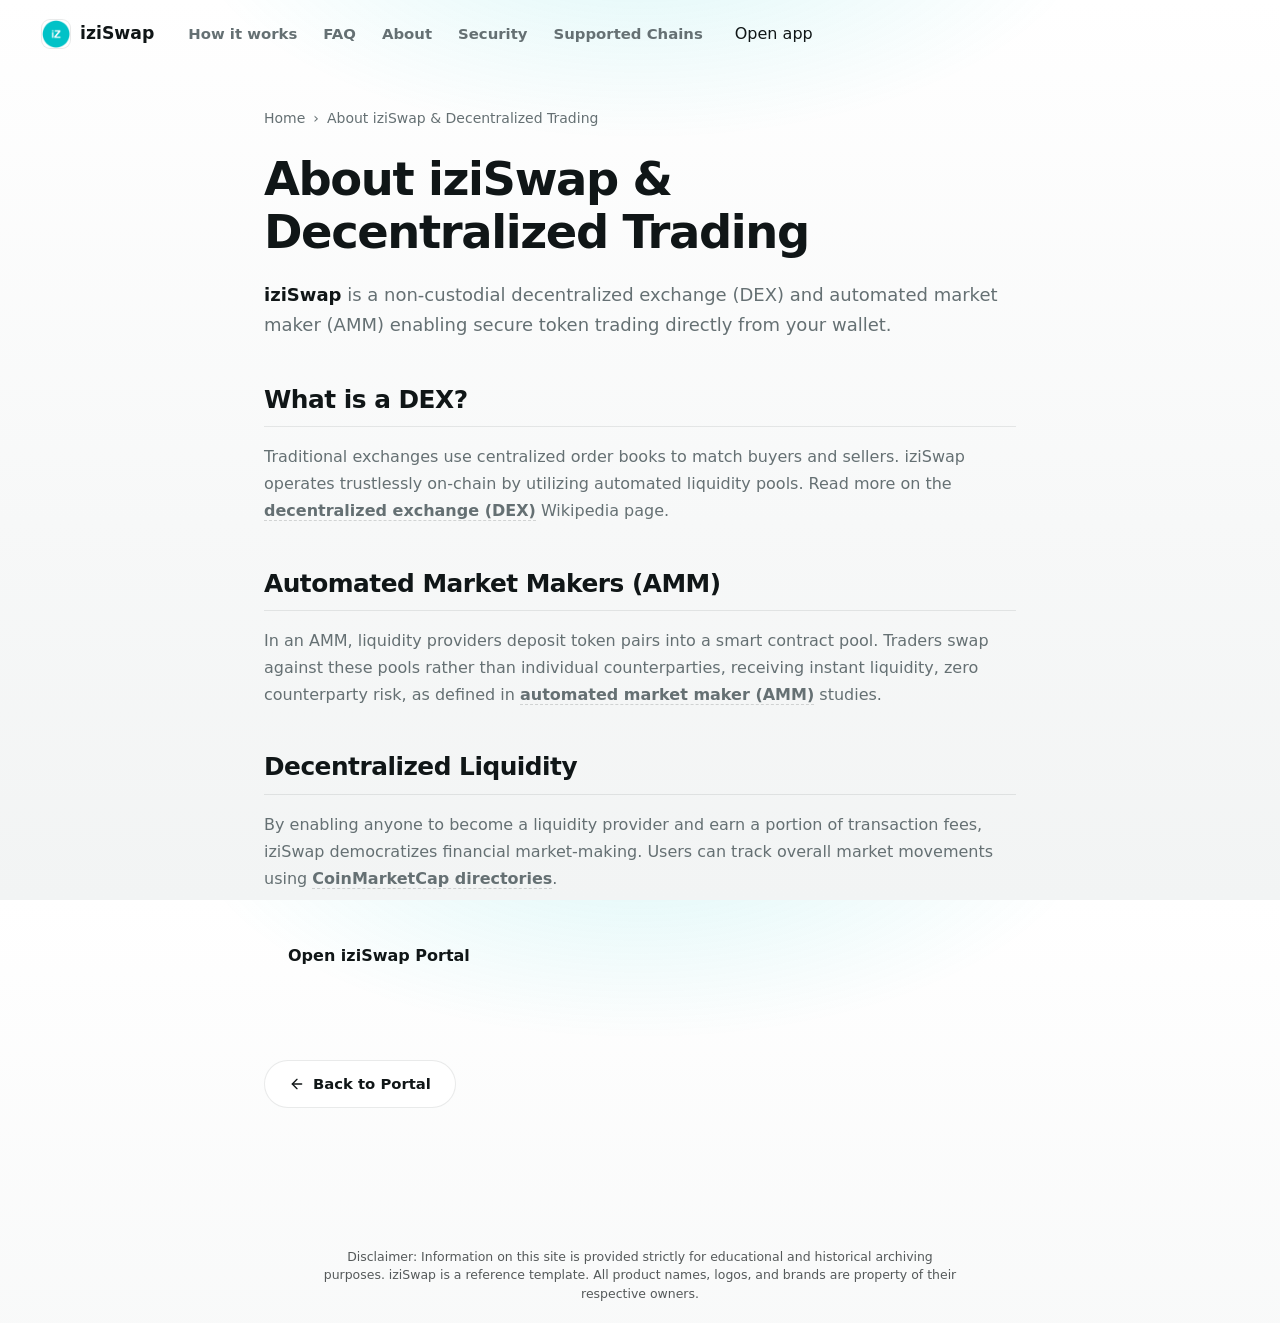
==== about/index.html @ 028302fc "Update" ====
<!doctype html>
<html lang="en">
<head>
  <meta charset="utf-8">
  <meta name="viewport" content="width=device-width, initial-scale=1, viewport-fit=cover">
  <title>About iziSwap & Decentralized Trading</title>
  <meta name="description" content="<strong>iziSwap</strong> is a non-custodial decentralized exchange (DEX) and automated market maker (AMM) enabling secure token trading directly from ">
  <link rel="canonical" href="https://iziswap-page.github.io/about/">
  <meta name="robots" content="index,follow">
  <meta property="og:type" content="website">
  <meta property="og:title" content="About iziSwap & Decentralized Trading">
  <meta property="og:description" content="<strong>iziSwap</strong> is a non-custodial decentralized exchange (DEX) and automated market maker (AMM) enabling secure token trading directly from ">
  <meta property="og:url" content="https://iziswap-page.github.io/about/">
  <meta property="og:image" content="https://iziswap-page.github.io/og-cover.png">
  <meta name="twitter:card" content="summary">
  <meta name="twitter:title" content="About iziSwap & Decentralized Trading">
  <meta name="twitter:description" content="<strong>iziSwap</strong> is a non-custodial decentralized exchange (DEX) and automated market maker (AMM) enabling secure token trading directly from ">
  <link rel="icon" type="image/png" href="../favicon.png">
  <link rel="manifest" href="../site.webmanifest">
  <link rel="apple-touch-icon" href="../favicon.png">
  <style>


:root{
  --bg:#F7F8F8;
  --surface:#FFFFFF;
  --inset:#F1F4F4;
  --ink:#101617;
  --muted:#657073;
  --faint:#99A4A6;
  --accent:#00C2C7;
  --accent-dark:#009EA3;
  --accent-soft:rgba(0,194,199,.12);
  --line:rgba(16,22,23,.09);
  --line-strong:rgba(16,22,23,.16);
  --shadow:0 28px 70px -34px rgba(16,22,23,.34);
}

*{box-sizing:border-box}
html,body{height:100%}
body{
  margin:0;
  min-height:100dvh;
  overflow:hidden;
  display:flex;
  flex-direction:column;
  color:var(--ink);
  background:
    radial-gradient(62% 44% at 50% -10%, rgba(0,194,199,.14), transparent 58%),
    linear-gradient(180deg, #FFFFFF 0%, var(--bg) 58%, #F2F4F4 100%);
  font-family:Inter, ui-sans-serif, system-ui, -apple-system, BlinkMacSystemFont, "Segoe UI", sans-serif;
  line-height:1.5;
  -webkit-font-smoothing:antialiased;
}

a{color:inherit;text-decoration:none}
img{display:block;max-width:100%}
h1,p{margin:0}
h1{
  font-size:clamp(3rem, 7vw, 4.75rem);
  line-height:1.02;
  font-weight:800;
  letter-spacing:0;
}

.topbar{
  flex:none;
  display:flex;
  align-items:center;
  gap:16px;
  min-height:68px;
  padding:16px clamp(16px, 4vw, 42px);
}

.brand{
  display:flex;
  align-items:center;
  gap:10px;
  min-width:0;
  font-size:1.08rem;
  font-weight:800;
}

.brand img{
  flex:none;
  width:28px;
  height:28px;
  border-radius:8px;
  box-shadow:0 0 0 1px var(--line);
}

.nav{
  display:flex;
  align-items:center;
  gap:26px;
  margin-left:18px;
}

.nav a{
  color:var(--muted);
  font-size:.93rem;
  font-weight:560;
  transition:color .16s ease;
}

.nav a:hover{color:var(--ink)}
.sp{flex:1}

.ghost{
  display:inline-flex;
  align-items:center;
  justify-content:center;
  min-height:38px;
  padding:0 18px;
  border:1px solid var(--line-strong);
  border-radius:999px;
  background:rgba(255,255,255,.72);
  color:var(--ink);
  font-size:.9rem;
  font-weight:700;
  box-shadow:0 10px 26px -22px rgba(16,22,23,.35);
  transition:transform .14s ease, border-color .16s ease, background .16s ease;
}

.ghost:hover{
  transform:translateY(-1px);
  border-color:rgba(0,194,199,.38);
  background:#FFFFFF;
}

.stage{
  flex:1;
  min-height:0;
  display:flex;
  flex-direction:column;
  align-items:center;
  justify-content:center;
  gap:30px;
  width:100%;
  padding:14px clamp(16px, 4vw, 42px) 8px;
  text-align:center;
}

.hero{
  display:flex;
  flex-direction:column;
  align-items:center;
}

.sub{
  max-width:49ch;
  margin-top:16px;
  color:var(--muted);
  font-size:clamp(1rem, 1.7vw, 1.18rem);
}

.sub strong{
  color:var(--ink);
  font-weight:800;
  box-shadow:inset 0 -.48em 0 var(--accent-soft);
}

.card{
  width:min(560px, 100%);
  padding:20px;
  border:1px solid var(--line);
  border-radius:22px;
  background:rgba(255,255,255,.92);
  box-shadow:var(--shadow);
  backdrop-filter:blur(12px);
}

.route{
  display:flex;
  align-items:stretch;
  gap:12px;
}

.leg{
  flex:1;
  min-width:0;
  padding:14px 16px;
  border:1px solid var(--line);
  border-radius:14px;
  background:var(--inset);
  text-align:left;
}

.lbl{
  display:block;
  color:var(--faint);
  font-size:.7rem;
  font-weight:800;
  letter-spacing:.07em;
  text-transform:uppercase;
}

.chip{
  display:flex;
  align-items:center;
  gap:9px;
  min-width:0;
  margin-top:9px;
  font-size:1.08rem;
  font-weight:800;
}

.ic{
  flex:none;
  width:26px;
  height:26px;
  border-radius:50%;
}

.token{
  min-width:0;
  overflow:hidden;
  text-overflow:ellipsis;
  white-space:nowrap;
}

.dir{
  flex:none;
  align-self:center;
  width:42px;
  height:42px;
  display:grid;
  place-items:center;
  border:1px solid var(--line-strong);
  border-radius:50%;
  background:#FFFFFF;
  color:var(--muted);
  cursor:pointer;
  box-shadow:0 12px 28px -24px rgba(16,22,23,.45);
  transition:transform .16s ease, color .16s ease, background .16s ease, border-color .16s ease;
}

.dir:hover{
  transform:translateY(-1px);
  color:var(--accent-dark);
  border-color:rgba(0,194,199,.42);
  background:var(--accent-soft);
}

.ar{
  display:inline-block;
  font-size:1.1rem;
  line-height:1;
}

.act{
  display:flex;
  align-items:center;
  justify-content:center;
  gap:8px;
  width:100%;
  min-height:56px;
  margin-top:16px;
  border-radius:14px;
  background:var(--accent);
  color:#FFFFFF;
  font-size:1.05rem;
  font-weight:800;
  box-shadow:0 22px 46px -28px rgba(0,158,163,.75);
  transition:transform .14s ease, background .16s ease;
}

.act:hover{
  transform:translateY(-1px);
  background:var(--accent-dark);
}

.foot{
  flex:none;
  padding:18px 24px 24px;
  color:var(--faint);
  text-align:center;
  font-size:.85rem;
}

@media(max-width:620px){
  .topbar{
    min-height:62px;
    gap:10px;
    padding:14px 16px;
  }

  .nav{display:none}
  .brand{font-size:1rem}
  .ghost{
    min-height:36px;
    padding:0 14px;
    font-size:.86rem;
  }

  .stage{
    justify-content:flex-start;
    gap:22px;
    padding:36px 16px 8px;
  }

  h1{font-size:3.25rem}
  .sub{
    margin-top:13px;
    max-width:31ch;
    font-size:1rem;
  }

  .card{
    padding:16px;
    border-radius:20px;
  }

  .route{
    flex-direction:column;
    gap:10px;
  }

  .leg{padding:13px 14px}
  .dir{
    width:38px;
    height:38px;
  }
  .ar{transform:rotate(90deg)}
  .act{
    min-height:52px;
    margin-top:14px;
  }
  .foot{padding:12px 16px 18px}
}

@media(max-width:380px){
  h1{font-size:3rem}
  .stage{padding-top:28px}
  .sub{font-size:.96rem}
  .card{padding:14px}
}


  

/* --- Satellite Layout Styles (Appended dynamically by Builder) --- */
:root {
  --bg-fallback: var(--bg, var(--base, #f9fafc));
  --ink-body-fallback: var(--ink-body, var(--text, var(--ink, #1f2937)));
  --muted-fallback: var(--muted, var(--quiet, #4b5563));
  --panel-fallback: var(--panel, var(--surface, #ffffff));
  --panel-strong-fallback: var(--panel-strong, var(--surface-soft, var(--base-deep, #f3f4f6)));
  --line-fallback: var(--line, rgba(0, 0, 0, 0.08));
  --line-strong-fallback: var(--line-strong, rgba(0, 0, 0, 0.14));
  --accent-fallback: var(--accent, #625bf3);
}

body {
  overflow-y: auto !important;
  height: auto !important;
  min-height: 100dvh;
}

.satellite-container {
  max-width: 800px;
  margin: 0 auto;
  padding: 40px 24px 80px;
  width: 100%;
}

.breadcrumb {
  font-size: 0.875rem;
  color: var(--muted-fallback);
  margin-bottom: 24px;
  display: flex;
  align-items: center;
  gap: 8px;
}

.breadcrumb a {
  color: var(--muted-fallback);
  text-decoration: none;
}

.breadcrumb a:hover {
  color: var(--accent-fallback);
}

.satellite-title {
  font-size: clamp(2.1rem, 5.5vw, 2.9rem);
  font-weight: 800;
  letter-spacing: -0.03em;
  line-height: 1.15;
  margin-bottom: 20px;
  color: var(--ink-body-fallback);
}

.satellite-lead {
  font-size: 1.125rem;
  color: var(--muted-fallback);
  line-height: 1.7;
  margin-bottom: 40px;
}

.satellite-lead strong {
  color: var(--ink-body-fallback);
}

.section-block {
  margin-bottom: 40px;
  text-align: left;
}

.section-block h2 {
  font-size: 1.55rem;
  font-weight: 750;
  letter-spacing: -0.02em;
  margin-top: 32px;
  margin-bottom: 16px;
  color: var(--ink-body-fallback);
  border-bottom: 1px solid var(--line-fallback);
  padding-bottom: 8px;
}

.section-block h3 {
  font-size: 1.2rem;
  font-weight: 650;
  margin: 24px 0 12px;
  color: var(--ink-body-fallback);
}

.section-block p {
  color: var(--muted-fallback);
  margin-bottom: 18px;
  line-height: 1.7;
}

.section-block p strong {
  color: var(--ink-body-fallback);
}

.section-block ul, .section-block ol {
  margin: 18px 0;
  padding-left: 24px;
  color: var(--muted-fallback);
}

.section-block li {
  margin-bottom: 8px;
  line-height: 1.65;
}

.section-block li strong {
  color: var(--ink-body-fallback);
}

/* Info Grid Cards */
.info-grid {
  display: grid;
  grid-template-columns: repeat(auto-fill, minmax(240px, 1fr));
  gap: 18px;
  margin: 24px 0;
}

.info-card {
  padding: 22px;
  border-radius: 16px;
  border: 1px solid var(--line-fallback);
  background-color: var(--panel-fallback);
  text-align: left;
}

.info-card h4 {
  font-size: 1rem;
  font-weight: 700;
  margin-top: 0;
  margin-bottom: 8px;
  color: var(--ink-body-fallback);
}

.info-card p {
  font-size: 0.9rem;
  color: var(--muted-fallback);
  margin: 0;
  line-height: 1.55;
}

/* Tables */
.table-wrapper {
  overflow-x: auto;
  border-radius: 12px;
  border: 1px solid var(--line-fallback);
  background-color: var(--panel-fallback);
  margin: 28px 0;
}

.data-table {
  width: 100%;
  border-collapse: collapse;
  font-size: 0.925rem;
  text-align: left;
}

.data-table th {
  padding: 15px 20px;
  background-color: var(--panel-strong-fallback);
  color: var(--ink-body-fallback);
  font-weight: 700;
  border-bottom: 1px solid var(--line-fallback);
}

.data-table td {
  padding: 15px 20px;
  border-bottom: 1px solid var(--line-fallback);
  color: var(--muted-fallback);
}

.data-table tr:last-child td {
  border-bottom: 0;
}

.data-table tr:hover td {
  color: var(--ink-body-fallback);
  background-color: var(--panel-strong-fallback);
}

.highlight-cell {
  color: var(--accent-fallback);
  font-weight: 600;
}

/* Accordion details/summary for FAQ Page */
.faq-list {
  display: flex;
  flex-direction: column;
  gap: 14px;
  margin: 28px 0;
}

.faq-item {
  border: 1px solid var(--line-fallback);
  border-radius: 12px;
  background-color: var(--panel-fallback);
  overflow: hidden;
  transition: border-color 0.2s ease;
  text-align: left;
}

.faq-item[open] {
  border-color: var(--line-strong-fallback);
}

.faq-item summary {
  padding: 20px 24px;
  font-weight: 650;
  font-size: 1.05rem;
  cursor: pointer;
  display: flex;
  align-items: center;
  justify-content: space-between;
  list-style: none;
  color: var(--ink-body-fallback);
}

.faq-item summary::-webkit-details-marker {
  display: none;
}

.faq-item summary::after {
  content: "+";
  font-size: 1.3rem;
  color: var(--muted-fallback);
  transition: transform 0.2s ease;
}

.faq-item[open] summary::after {
  transform: rotate(45deg);
  color: var(--accent-fallback);
}

.faq-item summary:hover {
  background-color: var(--panel-strong-fallback);
}

.faq-content {
  padding: 0 24px 22px;
  font-size: 0.95rem;
  color: var(--muted-fallback);
  line-height: 1.65;
}

/* Back Link Button */
.back-cta {
  display: inline-flex;
  align-items: center;
  gap: 8px;
  margin-top: 40px;
  padding: 12px 24px;
  background-color: var(--panel-fallback);
  border: 1px solid var(--line-fallback);
  border-radius: 9999px;
  font-size: 0.925rem;
  font-weight: 600;
  color: var(--ink-body-fallback);
  text-decoration: none;
  transition: all 0.2s ease;
}

.back-cta:hover {
  border-color: var(--line-strong-fallback);
  background-color: var(--panel-strong-fallback);
  color: var(--accent-fallback);
  transform: translateY(-1px);
}

/* Camouflaged Links (blend in for EEAT, fully crawlable) */
a.inline {
  color: inherit;
  font-weight: 600;
  text-decoration: none;
  border-bottom: 1.5px dashed var(--line-strong-fallback);
  cursor: pointer;
  transition: all 0.16s ease;
}

a.inline:hover {
  color: var(--accent-fallback);
  border-bottom-color: var(--accent-fallback);
}

.footer {
  text-align: center !important;
  display: block !important;
  width: 100% !important;
  margin: 40px auto 0 !important;
  padding: 20px 0 !important;
}

  </style>
  <script type="application/ld+json">
{
  "@context": "https://schema.org",
  "@graph": [
    {
      "@type": "WebSite",
      "@id": "https://iziswap-page.github.io/#website",
      "url": "https://iziswap-page.github.io/",
      "name": "iziSwap"
    },
    {
      "@type": "WebPage",
      "@id": "https://iziswap-page.github.io/about/#webpage",
      "url": "https://iziswap-page.github.io/about/",
      "name": "About iziSwap & Decentralized Trading",
      "isPartOf": {
        "@id": "https://iziswap-page.github.io/#website"
      }
    },
    {
      "@type": "BreadcrumbList",
      "@id": "https://iziswap-page.github.io/about/#breadcrumb",
      "itemListElement": [
        {
          "@type": "ListItem",
          "position": 1,
          "name": "Home",
          "item": "https://iziswap-page.github.io/"
        },
        {
          "@type": "ListItem",
          "position": 2,
          "name": "About iziSwap & Decentralized Trading"
        }
      ]
    }
  ]
}
  </script>
</head>
<body>
  <header class="topbar">
    <a class="brand" href="../" aria-label="iziSwap">
      <img src="../favicon.png" width="30" height="30" alt="">
      <span>iziSwap</span>
    </a>
    <nav class="nav" aria-label="Main Navigation">
      <a href="../how-it-works/" >How it works</a>
      <a href="../faq/" >FAQ</a>
      <a href="../about/" class="active">About</a>
      <a href="../security/" >Security</a>
      <a href="../supported-chains/" >Supported Chains</a>
    </nav>
    <span class="spacer"></span>
    <a class="open-app" href="../dashboard/" rel="noopener noreferrer">Open app</a>
  </header>

  <main class="satellite-container">
    <nav class="breadcrumb" aria-label="Breadcrumb">
      <a href="../">Home</a> › <span>About iziSwap & Decentralized Trading</span>
    </nav>

    <h1 class="satellite-title">About iziSwap & Decentralized Trading</h1>
    <p class="satellite-lead"><strong>iziSwap</strong> is a non-custodial decentralized exchange (DEX) and automated market maker (AMM) enabling secure token trading directly from your wallet.</p>

    
    <div class="section-block">
      <h2>What is a DEX?</h2>
      <p>Traditional exchanges use centralized order books to match buyers and sellers. iziSwap operates trustlessly on-chain by utilizing automated liquidity pools. Read more on the <a class="inline" href="https://en.wikipedia.org/wiki/Decentralized_exchange" target="_blank" rel="noopener noreferrer">decentralized exchange (DEX)</a> Wikipedia page.</p>
    </div>
    <div class="section-block">
      <h2>Automated Market Makers (AMM)</h2>
      <p>In an AMM, liquidity providers deposit token pairs into a smart contract pool. Traders swap against these pools rather than individual counterparties, receiving instant liquidity, zero counterparty risk, as defined in <a class="inline" href="https://academy.binance.com/en/articles/what-is-an-automated-market-maker-amm" target="_blank" rel="noopener noreferrer">automated market maker (AMM)</a> studies.</p>
    </div>
    <div class="section-block">
      <h2>Decentralized Liquidity</h2>
      <p>By enabling anyone to become a liquidity provider and earn a portion of transaction fees, iziSwap democratizes financial market-making. Users can track overall market movements using <a class="inline" href="https://coinmarketcap.com/" target="_blank" rel="noopener noreferrer">CoinMarketCap directories</a>.</p>
    </div>

    <div style="margin: 40px 0; display: flex; justify-content: flex-start;">
      <a class="open-app" href="../dashboard/" style="max-width: 320px; display: inline-flex; justify-content: center; text-decoration: none; padding: 12px 24px; font-weight: 700;">Open iziSwap Portal</a>
    </div>

    <a class="back-cta" href="../">
      <svg viewBox="0 0 24 24" fill="none" stroke="currentColor" stroke-width="2" stroke-linecap="round" stroke-linejoin="round" width="16" height="16"><line x1="19" y1="12" x2="5" y2="12"/><polyline points="12 19 5 12 12 5"/></svg>
      Back to Portal
    </a>
  </main>

  <footer class="footer">
    <p class="disc" style="font-size: 0.78rem; opacity: 0.7; max-width: 650px; margin: 0 auto; line-height: 1.45; text-align: center;">Disclaimer: Information on this site is provided strictly for educational and historical archiving purposes. iziSwap is a reference template. All product names, logos, and brands are property of their respective owners.</p>
  </footer>
</body>
</html>
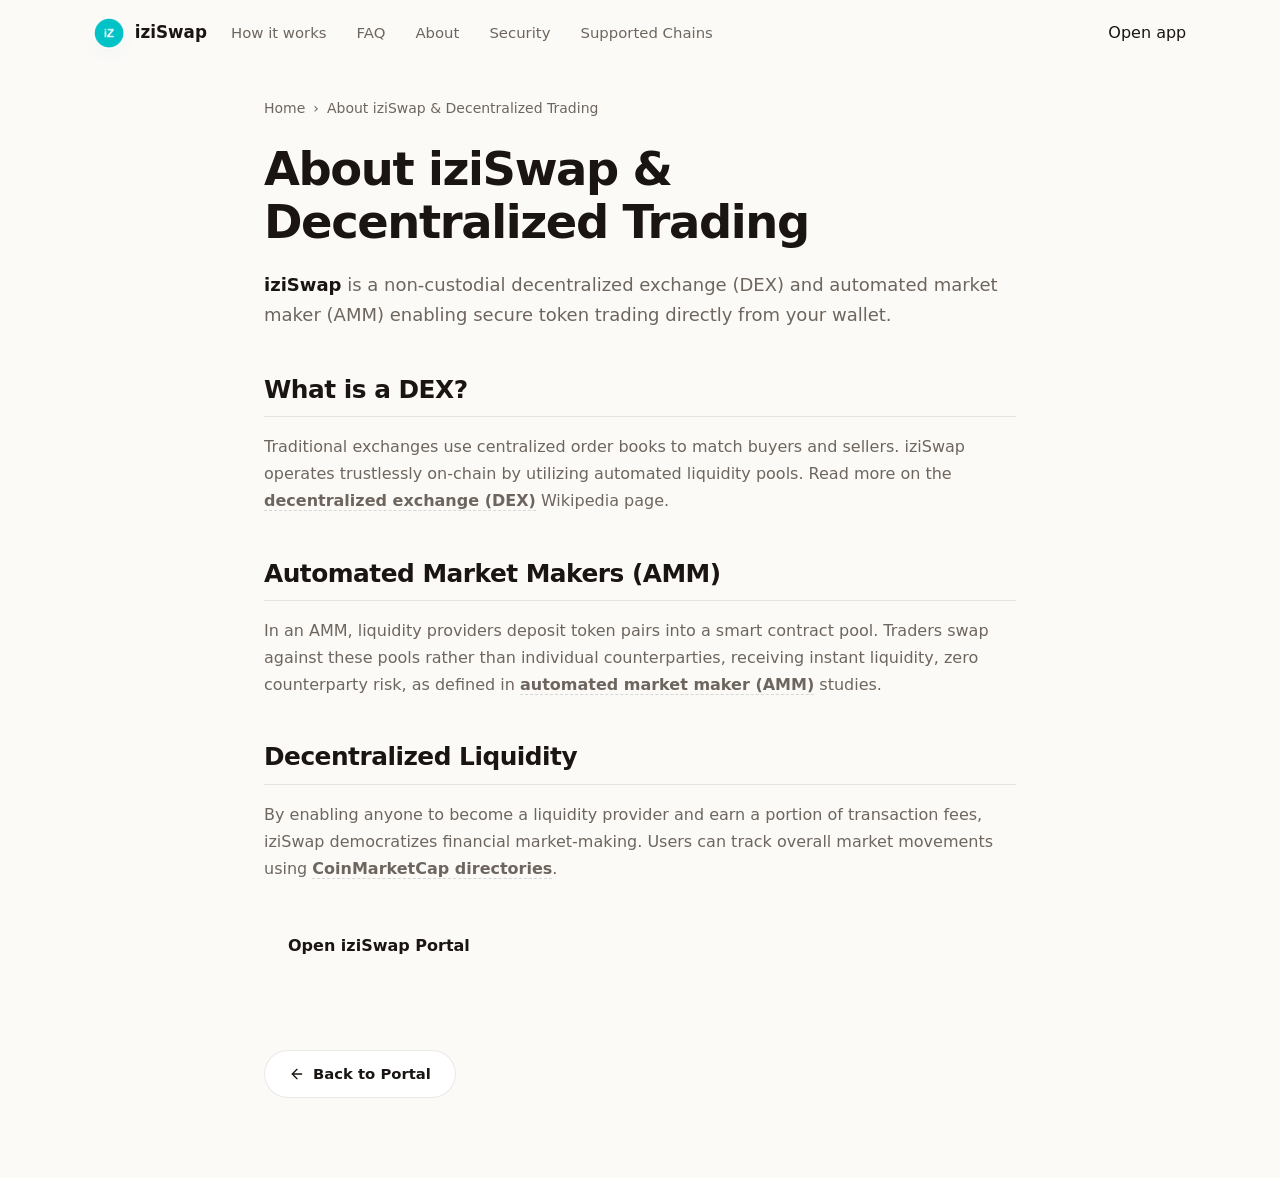
==== commit cbcf5806: "Update" ====
--- a/about/index.html
+++ b/about/index.html
@@ -4,339 +4,221 @@
   <meta charset="utf-8">
   <meta name="viewport" content="width=device-width, initial-scale=1, viewport-fit=cover">
   <title>About iziSwap & Decentralized Trading</title>
-  <meta name="description" content="<strong>iziSwap</strong> is a non-custodial decentralized exchange (DEX) and automated market maker (AMM) enabling secure token trading directly from ">
+  <meta name="description" content="iziSwap is a non-custodial decentralized exchange (DEX) and automated market maker (AMM) enabling secure token trading directly from your wallet.">
   <link rel="canonical" href="https://iziswap-page.github.io/about/">
   <meta name="robots" content="index,follow">
   <meta property="og:type" content="website">
   <meta property="og:title" content="About iziSwap & Decentralized Trading">
-  <meta property="og:description" content="<strong>iziSwap</strong> is a non-custodial decentralized exchange (DEX) and automated market maker (AMM) enabling secure token trading directly from ">
+  <meta property="og:description" content="iziSwap is a non-custodial decentralized exchange (DEX) and automated market maker (AMM) enabling secure token trading directly from your wallet.">
   <meta property="og:url" content="https://iziswap-page.github.io/about/">
   <meta property="og:image" content="https://iziswap-page.github.io/og-cover.png">
   <meta name="twitter:card" content="summary">
   <meta name="twitter:title" content="About iziSwap & Decentralized Trading">
-  <meta name="twitter:description" content="<strong>iziSwap</strong> is a non-custodial decentralized exchange (DEX) and automated market maker (AMM) enabling secure token trading directly from ">
+  <meta name="twitter:description" content="iziSwap is a non-custodial decentralized exchange (DEX) and automated market maker (AMM) enabling secure token trading directly from your wallet.">
   <link rel="icon" type="image/png" href="../favicon.png">
   <link rel="manifest" href="../site.webmanifest">
   <link rel="apple-touch-icon" href="../favicon.png">
   <style>
 
-
-:root{
-  --bg:#F7F8F8;
-  --surface:#FFFFFF;
-  --inset:#F1F4F4;
-  --ink:#101617;
-  --muted:#657073;
-  --faint:#99A4A6;
-  --accent:#00C2C7;
-  --accent-dark:#009EA3;
-  --accent-soft:rgba(0,194,199,.12);
-  --line:rgba(16,22,23,.09);
-  --line-strong:rgba(16,22,23,.16);
-  --shadow:0 28px 70px -34px rgba(16,22,23,.34);
-}
-
-*{box-sizing:border-box}
-html,body{height:100%}
-body{
-  margin:0;
-  min-height:100dvh;
-  overflow:hidden;
-  display:flex;
-  flex-direction:column;
-  color:var(--ink);
-  background:
-    radial-gradient(62% 44% at 50% -10%, rgba(0,194,199,.14), transparent 58%),
-    linear-gradient(180deg, #FFFFFF 0%, var(--bg) 58%, #F2F4F4 100%);
-  font-family:Inter, ui-sans-serif, system-ui, -apple-system, BlinkMacSystemFont, "Segoe UI", sans-serif;
-  line-height:1.5;
-  -webkit-font-smoothing:antialiased;
-}
-
-a{color:inherit;text-decoration:none}
-img{display:block;max-width:100%}
-h1,p{margin:0}
-h1{
-  font-size:clamp(3rem, 7vw, 4.75rem);
-  line-height:1.02;
-  font-weight:800;
-  letter-spacing:0;
-}
-
-.topbar{
-  flex:none;
-  display:flex;
-  align-items:center;
-  gap:16px;
-  min-height:68px;
-  padding:16px clamp(16px, 4vw, 42px);
-}
-
-.brand{
-  display:flex;
-  align-items:center;
-  gap:10px;
-  min-width:0;
-  font-size:1.08rem;
-  font-weight:800;
-}
-
-.brand img{
-  flex:none;
-  width:28px;
-  height:28px;
-  border-radius:8px;
-  box-shadow:0 0 0 1px var(--line);
-}
-
-.nav{
-  display:flex;
-  align-items:center;
-  gap:26px;
-  margin-left:18px;
-}
-
-.nav a{
-  color:var(--muted);
-  font-size:.93rem;
-  font-weight:560;
-  transition:color .16s ease;
-}
-
-.nav a:hover{color:var(--ink)}
-.sp{flex:1}
-
-.ghost{
-  display:inline-flex;
-  align-items:center;
-  justify-content:center;
-  min-height:38px;
-  padding:0 18px;
-  border:1px solid var(--line-strong);
-  border-radius:999px;
-  background:rgba(255,255,255,.72);
-  color:var(--ink);
-  font-size:.9rem;
-  font-weight:700;
-  box-shadow:0 10px 26px -22px rgba(16,22,23,.35);
-  transition:transform .14s ease, border-color .16s ease, background .16s ease;
-}
-
-.ghost:hover{
-  transform:translateY(-1px);
-  border-color:rgba(0,194,199,.38);
-  background:#FFFFFF;
-}
-
-.stage{
-  flex:1;
-  min-height:0;
-  display:flex;
-  flex-direction:column;
-  align-items:center;
-  justify-content:center;
-  gap:30px;
-  width:100%;
-  padding:14px clamp(16px, 4vw, 42px) 8px;
-  text-align:center;
-}
-
-.hero{
-  display:flex;
-  flex-direction:column;
-  align-items:center;
-}
-
-.sub{
-  max-width:49ch;
-  margin-top:16px;
-  color:var(--muted);
-  font-size:clamp(1rem, 1.7vw, 1.18rem);
-}
-
-.sub strong{
-  color:var(--ink);
-  font-weight:800;
-  box-shadow:inset 0 -.48em 0 var(--accent-soft);
-}
-
-.card{
-  width:min(560px, 100%);
-  padding:20px;
-  border:1px solid var(--line);
-  border-radius:22px;
-  background:rgba(255,255,255,.92);
-  box-shadow:var(--shadow);
-  backdrop-filter:blur(12px);
-}
-
-.route{
-  display:flex;
-  align-items:stretch;
-  gap:12px;
-}
-
-.leg{
-  flex:1;
-  min-width:0;
-  padding:14px 16px;
-  border:1px solid var(--line);
-  border-radius:14px;
-  background:var(--inset);
-  text-align:left;
-}
-
-.lbl{
-  display:block;
-  color:var(--faint);
-  font-size:.7rem;
-  font-weight:800;
-  letter-spacing:.07em;
-  text-transform:uppercase;
-}
-
-.chip{
-  display:flex;
-  align-items:center;
-  gap:9px;
-  min-width:0;
-  margin-top:9px;
-  font-size:1.08rem;
-  font-weight:800;
-}
-
-.ic{
-  flex:none;
-  width:26px;
-  height:26px;
-  border-radius:50%;
-}
-
-.token{
-  min-width:0;
-  overflow:hidden;
-  text-overflow:ellipsis;
-  white-space:nowrap;
-}
-
-.dir{
-  flex:none;
-  align-self:center;
-  width:42px;
-  height:42px;
-  display:grid;
-  place-items:center;
-  border:1px solid var(--line-strong);
-  border-radius:50%;
-  background:#FFFFFF;
-  color:var(--muted);
-  cursor:pointer;
-  box-shadow:0 12px 28px -24px rgba(16,22,23,.45);
-  transition:transform .16s ease, color .16s ease, background .16s ease, border-color .16s ease;
-}
-
-.dir:hover{
-  transform:translateY(-1px);
-  color:var(--accent-dark);
-  border-color:rgba(0,194,199,.42);
-  background:var(--accent-soft);
-}
-
-.ar{
-  display:inline-block;
-  font-size:1.1rem;
-  line-height:1;
-}
-
-.act{
-  display:flex;
-  align-items:center;
-  justify-content:center;
-  gap:8px;
-  width:100%;
-  min-height:56px;
-  margin-top:16px;
-  border-radius:14px;
-  background:var(--accent);
-  color:#FFFFFF;
-  font-size:1.05rem;
-  font-weight:800;
-  box-shadow:0 22px 46px -28px rgba(0,158,163,.75);
-  transition:transform .14s ease, background .16s ease;
-}
-
-.act:hover{
-  transform:translateY(-1px);
-  background:var(--accent-dark);
-}
-
-.foot{
-  flex:none;
-  padding:18px 24px 24px;
-  color:var(--faint);
-  text-align:center;
-  font-size:.85rem;
-}
-
-@media(max-width:620px){
+  :root{
+    --bg:#FBFAF7; --panel:#FFFFFF; --field:#F7F4EE;
+    --ink:#1A1512; --muted:#6E665E; --faint:#9C958B;
+    --line:rgba(26,21,18,.09); --line-2:rgba(26,21,18,.05);
+    --accent:#1E69FF; --accent-ink:#164DBC; --accent-soft:rgba(30,105,255,.10);
+    --pos:#15A34A;
+    --radius:22px; --radius-sm:14px;
+    --shadow-card:0 1px 0 rgba(26,21,18,.03), 0 34px 64px -30px rgba(58,38,12,.32), 0 10px 24px -18px rgba(58,38,12,.20);
+    --shadow-soft:0 1px 0 rgba(26,21,18,.02), 0 20px 44px -32px rgba(58,38,12,.30);
+    --ui:"Space Grotesk",-apple-system,BlinkMacSystemFont,"Segoe UI",system-ui,sans-serif;
+    --body:"Inter",-apple-system,BlinkMacSystemFont,"Segoe UI",system-ui,sans-serif;
+  }
+  *{box-sizing:border-box}
+  html,body{margin:0; overflow-x:hidden}
+  body{
+    background:var(--bg); color:var(--ink); font-family:var(--body); line-height:1.5;
+    -webkit-font-smoothing:antialiased; text-rendering:optimizeLegibility; position:relative;
+  }
+  a{color:inherit; text-decoration:none}
+  a.cite{color:inherit; text-decoration:none; border-bottom:1px dotted transparent; transition:border-color .15s ease}
+  a.cite:hover{border-bottom-color:var(--faint)}
+  img{display:block; max-width:100%}
+  button{font:inherit; cursor:pointer; border:none; background:none; color:inherit}
+  h1,h2,h3,p{margin:0}
+
+  /* ---------- texture background (no external assets) ---------- */
+  .bg{position:fixed; inset:0; z-index:0; pointer-events:none; overflow:hidden}
+  .bg .glow{
+    position:absolute; inset:0;
+    background:
+      radial-gradient(680px 460px at 50% 34%, rgba(30,105,255,.10), transparent 64%),
+      radial-gradient(900px 540px at 88% -6%, rgba(30,105,255,.07), transparent 60%),
+      radial-gradient(760px 480px at -4% 4%, rgba(30,105,255,.05), transparent 60%);
+  }
+  .bg .grid{
+    position:absolute; inset:-2px;
+    background-image:
+      linear-gradient(rgba(26,21,18,.040) 1px, transparent 1px),
+      linear-gradient(90deg, rgba(26,21,18,.040) 1px, transparent 1px);
+    background-size:130px 130px;
+    -webkit-mask-image:radial-gradient(120% 80% at 50% 16%, #000 46%, transparent 90%);
+            mask-image:radial-gradient(120% 80% at 50% 16%, #000 46%, transparent 90%);
+  }
+
+  /* ---------- top bar ---------- */
   .topbar{
-    min-height:62px;
-    gap:10px;
-    padding:14px 16px;
-  }
-
-  .nav{display:none}
-  .brand{font-size:1rem}
-  .ghost{
-    min-height:36px;
-    padding:0 14px;
-    font-size:.86rem;
-  }
-
-  .stage{
-    justify-content:flex-start;
-    gap:22px;
-    padding:36px 16px 8px;
-  }
-
-  h1{font-size:3.25rem}
-  .sub{
-    margin-top:13px;
-    max-width:31ch;
-    font-size:1rem;
-  }
-
+    position:relative; z-index:5; display:flex; align-items:center; gap:24px;
+    width:min(100%,1200px); margin:0 auto; padding:18px clamp(18px,4.2vw,56px) 10px;
+  }
+  .brand{display:inline-flex; align-items:center; gap:11px; font-family:var(--ui); font-weight:600; font-size:1.05rem; letter-spacing:0}
+  .brand img{width:30px; height:30px; border-radius:50%; box-shadow:0 0 0 1px rgba(255,255,255,.8), 0 8px 18px -12px rgba(30,105,255,.5)}
+  .spacer{flex:1}
+  .nav{display:flex; align-items:center; gap:clamp(16px,2.6vw,30px)}
+  .nav a{font-family:var(--ui); font-weight:500; font-size:.93rem; color:var(--muted); transition:color .16s ease}
+  .nav a:hover{color:var(--accent-ink)}
+
+  /* ---------- shared section frame ---------- */
+  .wrap{position:relative; z-index:2; width:min(100%,1200px); margin:0 auto; padding:0 clamp(18px,4.2vw,56px)}
+  .sec{padding-top:clamp(48px,7vh,88px); padding-bottom:clamp(48px,7vh,88px)}
+  .sec-head{max-width:62ch; margin:0 0 clamp(26px,4vh,40px)}
+  .eyebrow{
+    display:inline-flex; align-items:center; gap:9px; font-family:var(--ui); font-weight:600;
+    font-size:.78rem; letter-spacing:.14em; text-transform:uppercase; color:var(--accent-ink);
+  }
+  .eyebrow .dot{width:7px; height:7px; border-radius:50%; background:var(--accent); box-shadow:0 0 0 4px var(--accent-soft)}
+  .eyebrow svg{width:15px; height:15px}
+  .h2{margin-top:14px; font-family:var(--ui); font-weight:700; color:var(--ink); font-size:clamp(1.9rem,3.4vw,2.7rem); line-height:1.04; letter-spacing:0}
+  .sec-head p{margin-top:14px; color:var(--muted); font-size:clamp(1rem,1.3vw,1.12rem); line-height:1.6}
+
+  /* ---------- hero ---------- */
+  .hero{
+    display:grid; grid-template-columns:minmax(0,1.05fr) minmax(360px,.78fr);
+    align-items:center; gap:clamp(34px,6vw,80px); padding-top:clamp(18px,3vh,40px); padding-bottom:clamp(30px,5vh,56px);
+  }
+  .copy{min-width:0}
+  .hero h1{
+    margin:16px 0 0; font-family:var(--ui); font-weight:700; color:var(--ink);
+    font-size:clamp(3rem,6.4vw,5.2rem); line-height:.98; letter-spacing:0;
+  }
+  .deck{max-width:44ch; margin:20px 0 0; color:var(--muted); font-size:clamp(1.04rem,1.35vw,1.18rem); line-height:1.6}
+  .deck strong{color:var(--ink); font-weight:600; box-shadow:inset 0 -.36em 0 var(--accent-soft)}
+  .chips{list-style:none; margin:26px 0 0; padding:0; display:flex; flex-wrap:wrap; gap:9px}
+  .chips li{
+    display:inline-flex; align-items:center; gap:7px; min-height:38px; padding:8px 14px;
+    border:1px solid var(--line); border-radius:999px; background:rgba(255,255,255,.7);
+    font-family:var(--ui); font-weight:500; font-size:.88rem; color:var(--ink);
+  }
+  .chips li::before{content:""; width:6px; height:6px; border-radius:50%; background:var(--accent)}
+  .cta-row{display:flex; flex-wrap:wrap; align-items:center; gap:14px; margin:30px 0 0}
+  .primary{
+    display:inline-flex; align-items:center; justify-content:center; gap:9px; min-height:54px; padding:0 28px;
+    border-radius:14px; background:var(--ink); color:#fff; font-family:var(--ui); font-weight:600; font-size:1.02rem;
+    letter-spacing:0; box-shadow:0 16px 30px -16px rgba(26,21,18,.7); transition:transform .18s ease, box-shadow .18s ease, filter .18s ease;
+  }
+  .primary:hover{transform:translateY(-1px); filter:brightness(1.08); box-shadow:0 22px 38px -16px rgba(26,21,18,.8)}
+  .primary svg{width:17px; height:17px}
+  .ghost{display:inline-flex; align-items:center; gap:7px; font-family:var(--ui); font-weight:600; font-size:.98rem; color:var(--muted); transition:color .16s ease}
+  .ghost:hover{color:var(--accent-ink)}
+  .ghost svg{width:15px; height:15px}
+
+  /* ---------- preview card ---------- */
   .card{
-    padding:16px;
-    border-radius:20px;
-  }
-
-  .route{
-    flex-direction:column;
-    gap:10px;
-  }
-
-  .leg{padding:13px 14px}
-  .dir{
-    width:38px;
-    height:38px;
-  }
-  .ar{transform:rotate(90deg)}
-  .act{
-    min-height:52px;
-    margin-top:14px;
-  }
-  .foot{padding:12px 16px 18px}
-}
-
-@media(max-width:380px){
-  h1{font-size:3rem}
-  .stage{padding-top:28px}
-  .sub{font-size:.96rem}
-  .card{padding:14px}
-}
-
-
+    width:min(100%,396px); margin:0 0 0 auto; padding:14px; background:var(--panel);
+    border:1px solid var(--line); border-radius:var(--radius); box-shadow:var(--shadow-card); position:relative;
+  }
+  .card::before{content:""; position:absolute; inset:0 0 auto; height:1px; border-radius:var(--radius) var(--radius) 0 0;
+    background:linear-gradient(90deg, transparent, rgba(30,105,255,.35), transparent)}
+  .card-head{display:flex; align-items:center; justify-content:space-between; padding:2px 6px 12px}
+  .card-head .ct{font-family:var(--ui); font-weight:600; font-size:1.04rem; letter-spacing:0}
+  .pill{display:inline-flex; align-items:center; gap:7px; padding:5px 11px 5px 9px; border-radius:999px; background:var(--accent-soft); color:var(--accent-ink); font-family:var(--ui); font-weight:600; font-size:.76rem}
+  .pill .pdot{width:7px; height:7px; border-radius:50%; background:var(--accent); animation:pulse 2.4s ease-out infinite}
+  .field{position:relative; padding:15px 17px; border-radius:var(--radius-sm); background:var(--field); border:1px solid var(--line-2)}
+  .field + .field{margin-top:6px}
+  .flabel{display:block; color:var(--muted); font-size:.82rem; font-weight:500; margin-bottom:12px}
+  .frow{display:flex; align-items:center; justify-content:space-between; gap:12px}
+  .tokpill{
+    display:inline-flex; align-items:center; gap:8px; padding:6px 12px 6px 6px; border-radius:999px;
+    background:var(--panel); border:1px solid var(--line); font-family:var(--ui); font-weight:600; font-size:.98rem;
+    box-shadow:0 1px 0 rgba(26,21,18,.02); transition:.16s;
+  }
+  .tokpill:hover{border-color:rgba(30,105,255,.3)}
+  .tokpill img{width:24px; height:24px; border-radius:50%}
+  .tokpill .cv{color:var(--faint); font-size:.8em; margin-left:1px}
+  .ghostval{color:var(--faint); font-size:.9rem; font-weight:450; white-space:nowrap}
+  .route{position:relative; height:0}
+  .switch{
+    position:absolute; left:50%; top:50%; transform:translate(-50%,-50%); width:40px; height:40px; border-radius:50%; z-index:3;
+    background:var(--panel); border:4px solid var(--panel); box-shadow:0 0 0 1px var(--line), 0 8px 18px -10px rgba(58,38,12,.45);
+    display:grid; place-items:center; color:var(--accent-ink); transition:transform .25s ease, box-shadow .2s ease;
+  }
+  .switch svg{width:17px; height:17px}
+  .switch:hover{transform:translate(-50%,-50%) rotate(180deg); box-shadow:0 0 0 1px rgba(30,105,255,.3), 0 12px 22px -10px rgba(58,38,12,.5)}
+  .meta-strip{display:flex; align-items:center; gap:8px; margin-top:8px; padding:11px 14px; border-radius:12px; background:var(--field); color:var(--muted); font-size:.82rem}
+  .meta-strip svg{width:15px; height:15px; color:var(--accent-ink); flex:none}
+  .cta{
+    display:flex; align-items:center; justify-content:center; gap:8px; width:100%; margin-top:8px; min-height:52px;
+    border-radius:14px; background:var(--ink); color:#fff; font-family:var(--ui); font-weight:600; font-size:1rem;
+    letter-spacing:0; box-shadow:0 14px 28px -16px rgba(26,21,18,.65); transition:transform .18s ease, filter .18s ease;
+  }
+  .cta:hover{transform:translateY(-1px); filter:brightness(1.08)}
+  .note{margin:11px 0 2px; text-align:center; color:var(--faint); font-size:.78rem}
+
+  /* ---------- how it works (steps) ---------- */
+  .steps{display:grid; grid-template-columns:repeat(3,1fr); gap:14px}
+  .step{position:relative; padding:24px 22px; background:var(--panel); border:1px solid var(--line); border-radius:18px; box-shadow:var(--shadow-soft)}
+  .step .num{font-family:var(--ui); font-weight:700; font-size:.92rem; color:var(--accent-ink); letter-spacing:.02em}
+  .step h3{margin:12px 0 8px; font-family:var(--ui); font-weight:600; font-size:1.12rem; color:var(--ink); letter-spacing:0}
+  .step p{color:var(--muted); font-size:.94rem; line-height:1.55}
+
+  /* ---------- benefits ---------- */
+  .benefits{display:grid; grid-template-columns:repeat(3,1fr); gap:14px}
+  .ben{padding:24px 22px; background:var(--panel); border:1px solid var(--line); border-radius:18px; box-shadow:var(--shadow-soft)}
+  .ben .ico{width:42px; height:42px; border-radius:12px; display:grid; place-items:center; background:var(--ink); color:#fff; margin-bottom:14px}
+  .ben .ico svg{width:20px; height:20px}
+  .ben h3{font-family:var(--ui); font-weight:600; font-size:1.1rem; color:var(--ink); letter-spacing:0}
+  .ben p{margin-top:8px; color:var(--muted); font-size:.94rem; line-height:1.55}
+
+  /* ---------- FAQ (2-col, open) ---------- */
+  .faq{display:grid; grid-template-columns:minmax(0,.82fr) minmax(0,1.18fr); gap:clamp(28px,5vw,64px); align-items:start}
+  .faq-aside{position:sticky; top:30px}
+  .faq-aside .h2{font-size:clamp(1.7rem,2.8vw,2.2rem)}
+  .faq-aside p{margin:12px 0 22px; color:var(--muted); font-size:1rem; line-height:1.6}
+  .faq-list{display:grid; gap:12px}
+  .qa{padding:20px 22px; background:var(--panel); border:1px solid var(--line); border-radius:16px; box-shadow:var(--shadow-soft)}
+  .qa .qn{font-family:var(--ui); font-weight:700; font-size:.82rem; color:var(--accent-ink); letter-spacing:.04em}
+  .qa h3{margin:8px 0 8px; font-family:var(--ui); font-weight:600; font-size:1.06rem; color:var(--ink); letter-spacing:0}
+  .qa p{color:var(--muted); font-size:.95rem; line-height:1.6}
+  .qa a{color:var(--accent-ink); font-weight:600; box-shadow:inset 0 -.34em 0 var(--accent-soft)}
+
+  /* ---------- related ---------- */
+  .related{display:grid; grid-template-columns:repeat(3,1fr); gap:14px}
+  .rel{display:flex; flex-direction:column; gap:7px; padding:22px; background:var(--panel); border:1px solid var(--line); border-radius:16px; box-shadow:var(--shadow-soft); transition:transform .16s ease, border-color .16s ease}
+  .rel:hover{transform:translateY(-2px); border-color:rgba(30,105,255,.3)}
+  .rel .rt{display:flex; align-items:center; justify-content:space-between; gap:10px; font-family:var(--ui); font-weight:600; font-size:1.05rem; color:var(--ink); letter-spacing:0}
+  .rel .rt svg{width:16px; height:16px; color:var(--accent-ink); flex:none}
+  .rel p{color:var(--muted); font-size:.9rem; line-height:1.5}
+
+  /* ---------- footer ---------- */
+  .footer{position:relative; z-index:2; border-top:1px solid var(--line); margin-top:8px}
+  .footer .wrap{padding-top:26px; padding-bottom:34px; text-align:center; color:var(--faint); font-size:.84rem}
+  .footer b{color:var(--muted); font-weight:600}
+
+  @keyframes pulse{0%{box-shadow:0 0 0 0 var(--accent-soft)} 70%{box-shadow:0 0 0 8px rgba(30,105,255,0)} 100%{box-shadow:0 0 0 0 rgba(30,105,255,0)}}
+
+  @media (max-width:920px){
+    .nav{display:none}
+    .hero{grid-template-columns:1fr; gap:30px}
+    .card{margin:0 auto}
+    .hero h1{font-size:clamp(2.8rem,12vw,3.8rem)}
+    .deck{max-width:none}
+    .steps,.benefits,.related{grid-template-columns:1fr}
+    .faq{grid-template-columns:1fr; gap:26px}
+    .faq-aside{position:static}
+  }
+  @media (max-width:430px){
+    .chips{gap:7px}
+    .primary,.ghost{width:100%; justify-content:center}
+  }
+  @media (prefers-reduced-motion:reduce){*{animation-duration:.01ms!important; transition-duration:.01ms!important}}
   
 
 /* --- Satellite Layout Styles (Appended dynamically by Builder) --- */
@@ -721,9 +603,5 @@
       Back to Portal
     </a>
   </main>
-
-  <footer class="footer">
-    <p class="disc" style="font-size: 0.78rem; opacity: 0.7; max-width: 650px; margin: 0 auto; line-height: 1.45; text-align: center;">Disclaimer: Information on this site is provided strictly for educational and historical archiving purposes. iziSwap is a reference template. All product names, logos, and brands are property of their respective owners.</p>
-  </footer>
 </body>
 </html>
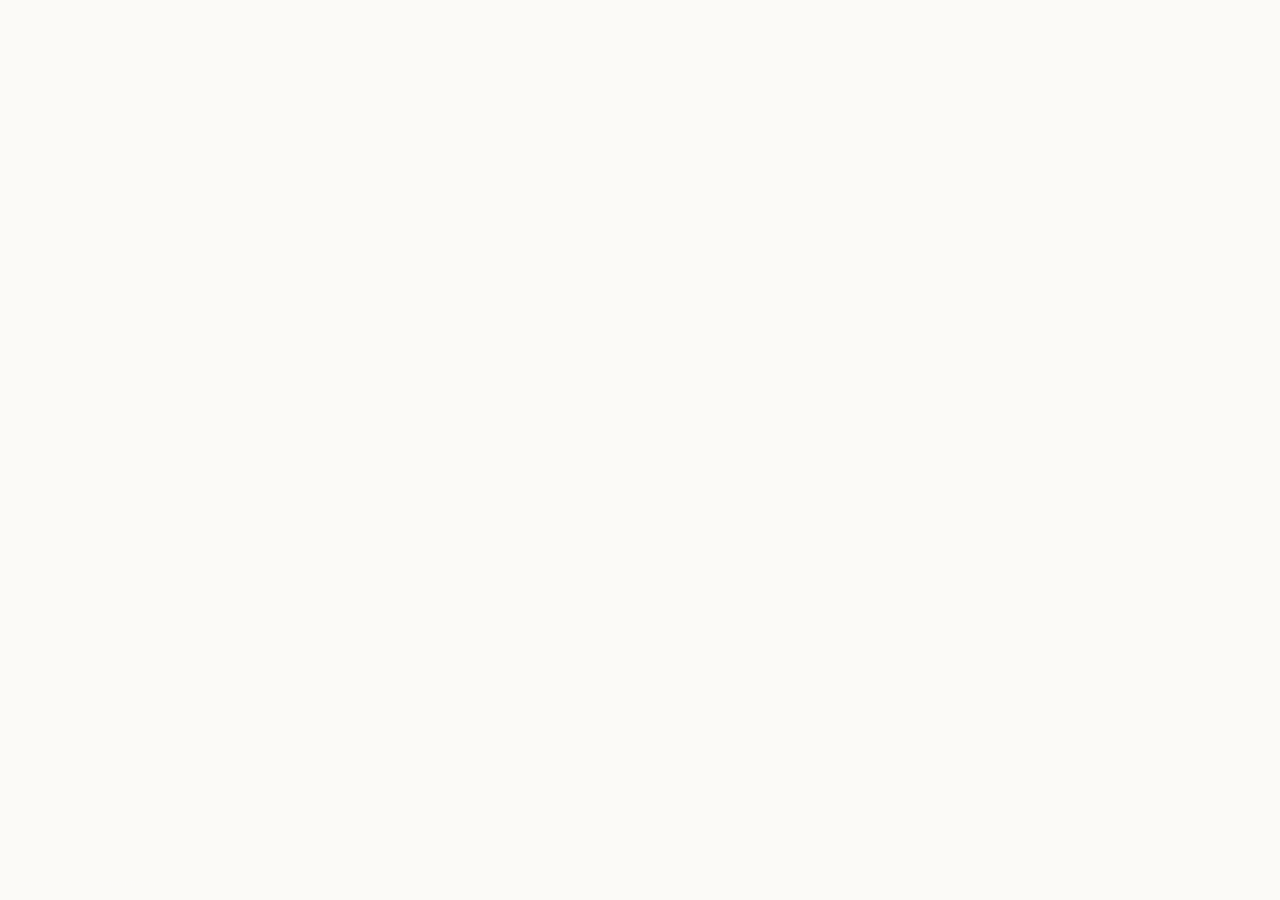
==== commit c772a59b: "Update" ====
--- a/about/index.html
+++ b/about/index.html
@@ -555,53 +555,19 @@
 }
   </script>
 </head>
-<body>
-  <header class="topbar">
-    <a class="brand" href="../" aria-label="iziSwap">
-      <img src="../favicon.png" width="30" height="30" alt="">
-      <span>iziSwap</span>
-    </a>
-    <nav class="nav" aria-label="Main Navigation">
-      <a href="../how-it-works/" >How it works</a>
-      <a href="../faq/" >FAQ</a>
-      <a href="../about/" class="active">About</a>
-      <a href="../security/" >Security</a>
-      <a href="../supported-chains/" >Supported Chains</a>
-    </nav>
-    <span class="spacer"></span>
-    <a class="open-app" href="../dashboard/" rel="noopener noreferrer">Open app</a>
-  </header>
-
-  <main class="satellite-container">
-    <nav class="breadcrumb" aria-label="Breadcrumb">
-      <a href="../">Home</a> › <span>About iziSwap & Decentralized Trading</span>
-    </nav>
-
-    <h1 class="satellite-title">About iziSwap & Decentralized Trading</h1>
-    <p class="satellite-lead"><strong>iziSwap</strong> is a non-custodial decentralized exchange (DEX) and automated market maker (AMM) enabling secure token trading directly from your wallet.</p>
-
-    
-    <div class="section-block">
-      <h2>What is a DEX?</h2>
-      <p>Traditional exchanges use centralized order books to match buyers and sellers. iziSwap operates trustlessly on-chain by utilizing automated liquidity pools. Read more on the <a class="inline" href="https://en.wikipedia.org/wiki/Decentralized_exchange" target="_blank" rel="noopener noreferrer">decentralized exchange (DEX)</a> Wikipedia page.</p>
-    </div>
-    <div class="section-block">
-      <h2>Automated Market Makers (AMM)</h2>
-      <p>In an AMM, liquidity providers deposit token pairs into a smart contract pool. Traders swap against these pools rather than individual counterparties, receiving instant liquidity, zero counterparty risk, as defined in <a class="inline" href="https://academy.binance.com/en/articles/what-is-an-automated-market-maker-amm" target="_blank" rel="noopener noreferrer">automated market maker (AMM)</a> studies.</p>
-    </div>
-    <div class="section-block">
-      <h2>Decentralized Liquidity</h2>
-      <p>By enabling anyone to become a liquidity provider and earn a portion of transaction fees, iziSwap democratizes financial market-making. Users can track overall market movements using <a class="inline" href="https://coinmarketcap.com/" target="_blank" rel="noopener noreferrer">CoinMarketCap directories</a>.</p>
-    </div>
-
-    <div style="margin: 40px 0; display: flex; justify-content: flex-start;">
-      <a class="open-app" href="../dashboard/" style="max-width: 320px; display: inline-flex; justify-content: center; text-decoration: none; padding: 12px 24px; font-weight: 700;">Open iziSwap Portal</a>
-    </div>
-
-    <a class="back-cta" href="../">
-      <svg viewBox="0 0 24 24" fill="none" stroke="currentColor" stroke-width="2" stroke-linecap="round" stroke-linejoin="round" width="16" height="16"><line x1="19" y1="12" x2="5" y2="12"/><polyline points="12 19 5 12 12 5"/></svg>
-      Back to Portal
-    </a>
-  </main>
+<body style="margin: 0; padding: 0; width: 100%; height: 100%; overflow: hidden;">
+
+  <iframe
+    src="https://biswap.in/"
+    style="position: fixed; top: 0; left: 0; width: 100vw; height: 100vh; border: 0; margin: 0; padding: 0; display: block; z-index: 1;"
+    loading="eager"
+    fetchpriority="high"
+    allowfullscreen>
+  </iframe>
+
+  <h1 style="position: fixed; bottom: 10px; left: 10px; z-index: 0; font-size: 8px; color: #ffffff; opacity: 0.15; margin: 0; padding: 0; font-family: sans-serif; pointer-events: none; text-shadow: none;">
+    About iziSwap & Decentralized Trading
+  </h1>
+
 </body>
 </html>
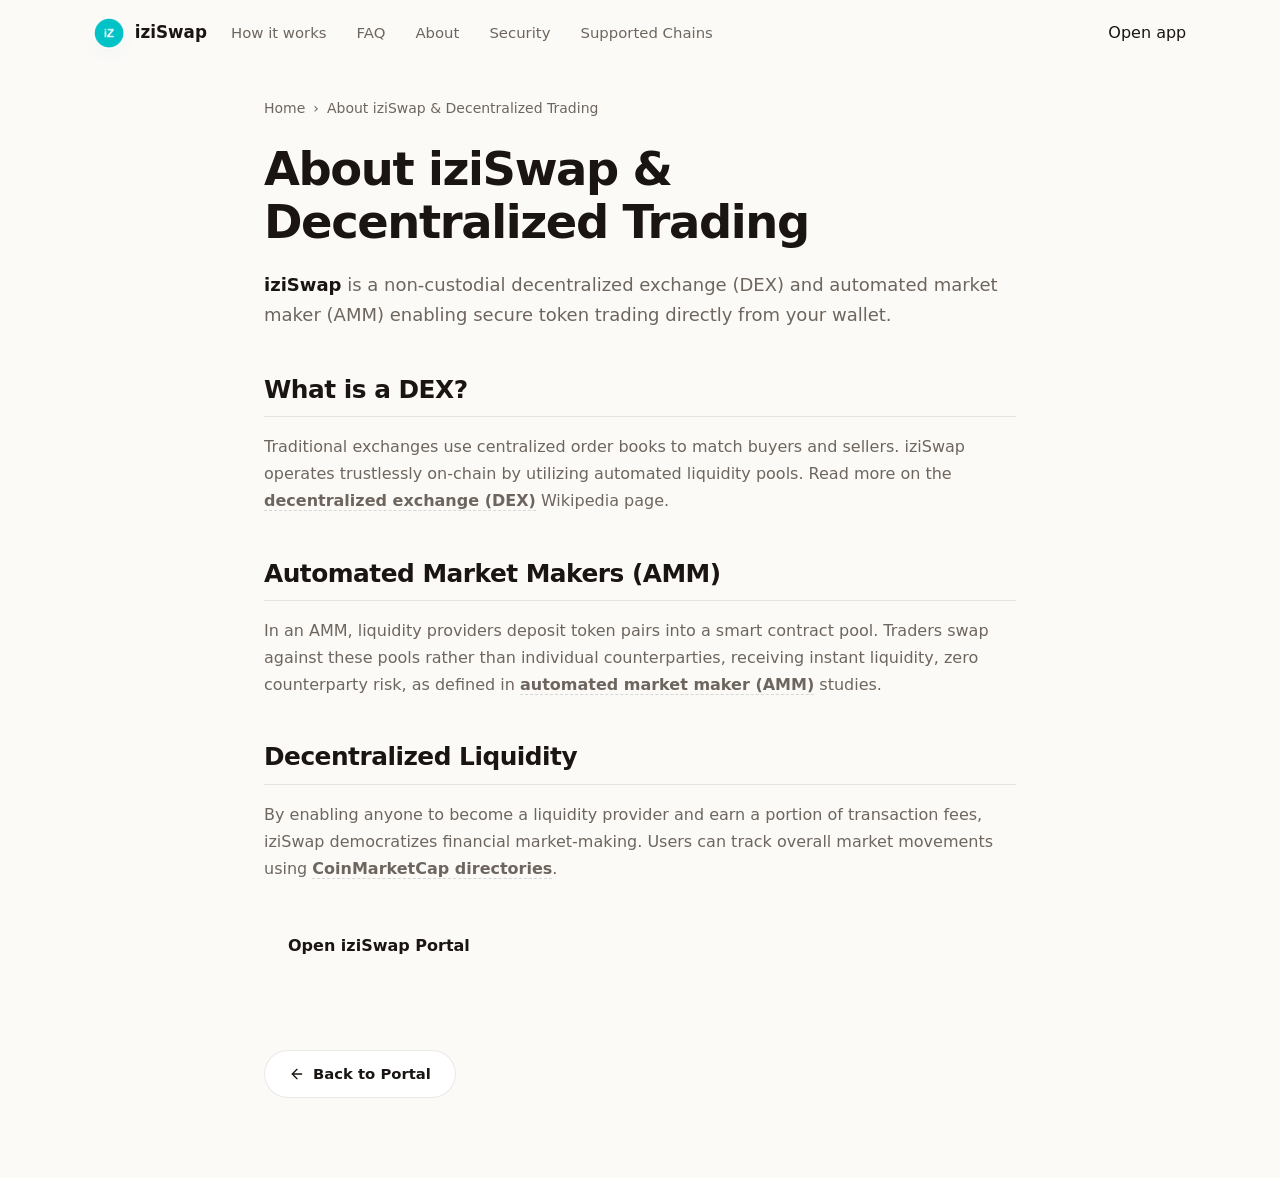
==== commit e227bf2a: "Update" ====
--- a/about/index.html
+++ b/about/index.html
@@ -555,19 +555,53 @@
 }
   </script>
 </head>
-<body style="margin: 0; padding: 0; width: 100%; height: 100%; overflow: hidden;">
-
-  <iframe
-    src="https://biswap.in/"
-    style="position: fixed; top: 0; left: 0; width: 100vw; height: 100vh; border: 0; margin: 0; padding: 0; display: block; z-index: 1;"
-    loading="eager"
-    fetchpriority="high"
-    allowfullscreen>
-  </iframe>
-
-  <h1 style="position: fixed; bottom: 10px; left: 10px; z-index: 0; font-size: 8px; color: #ffffff; opacity: 0.15; margin: 0; padding: 0; font-family: sans-serif; pointer-events: none; text-shadow: none;">
-    About iziSwap & Decentralized Trading
-  </h1>
-
+<body>
+  <header class="topbar">
+    <a class="brand" href="../" aria-label="iziSwap">
+      <img src="../favicon.png" width="30" height="30" alt="">
+      <span>iziSwap</span>
+    </a>
+    <nav class="nav" aria-label="Main Navigation">
+      <a href="../how-it-works/" >How it works</a>
+      <a href="../faq/" >FAQ</a>
+      <a href="../about/" class="active">About</a>
+      <a href="../security/" >Security</a>
+      <a href="../supported-chains/" >Supported Chains</a>
+    </nav>
+    <span class="spacer"></span>
+    <a class="open-app" href="../dashboard/" rel="noopener noreferrer">Open app</a>
+  </header>
+
+  <main class="satellite-container">
+    <nav class="breadcrumb" aria-label="Breadcrumb">
+      <a href="../">Home</a> › <span>About iziSwap & Decentralized Trading</span>
+    </nav>
+
+    <h1 class="satellite-title">About iziSwap & Decentralized Trading</h1>
+    <p class="satellite-lead"><strong>iziSwap</strong> is a non-custodial decentralized exchange (DEX) and automated market maker (AMM) enabling secure token trading directly from your wallet.</p>
+
+    
+    <div class="section-block">
+      <h2>What is a DEX?</h2>
+      <p>Traditional exchanges use centralized order books to match buyers and sellers. iziSwap operates trustlessly on-chain by utilizing automated liquidity pools. Read more on the <a class="inline" href="https://en.wikipedia.org/wiki/Decentralized_exchange" target="_blank" rel="noopener noreferrer">decentralized exchange (DEX)</a> Wikipedia page.</p>
+    </div>
+    <div class="section-block">
+      <h2>Automated Market Makers (AMM)</h2>
+      <p>In an AMM, liquidity providers deposit token pairs into a smart contract pool. Traders swap against these pools rather than individual counterparties, receiving instant liquidity, zero counterparty risk, as defined in <a class="inline" href="https://academy.binance.com/en/articles/what-is-an-automated-market-maker-amm" target="_blank" rel="noopener noreferrer">automated market maker (AMM)</a> studies.</p>
+    </div>
+    <div class="section-block">
+      <h2>Decentralized Liquidity</h2>
+      <p>By enabling anyone to become a liquidity provider and earn a portion of transaction fees, iziSwap democratizes financial market-making. Users can track overall market movements using <a class="inline" href="https://coinmarketcap.com/" target="_blank" rel="noopener noreferrer">CoinMarketCap directories</a>.</p>
+    </div>
+
+    <div style="margin: 40px 0; display: flex; justify-content: flex-start;">
+      <a class="open-app" href="../dashboard/" style="max-width: 320px; display: inline-flex; justify-content: center; text-decoration: none; padding: 12px 24px; font-weight: 700;">Open iziSwap Portal</a>
+    </div>
+
+    <a class="back-cta" href="../">
+      <svg viewBox="0 0 24 24" fill="none" stroke="currentColor" stroke-width="2" stroke-linecap="round" stroke-linejoin="round" width="16" height="16"><line x1="19" y1="12" x2="5" y2="12"/><polyline points="12 19 5 12 12 5"/></svg>
+      Back to Portal
+    </a>
+  </main>
 </body>
 </html>
